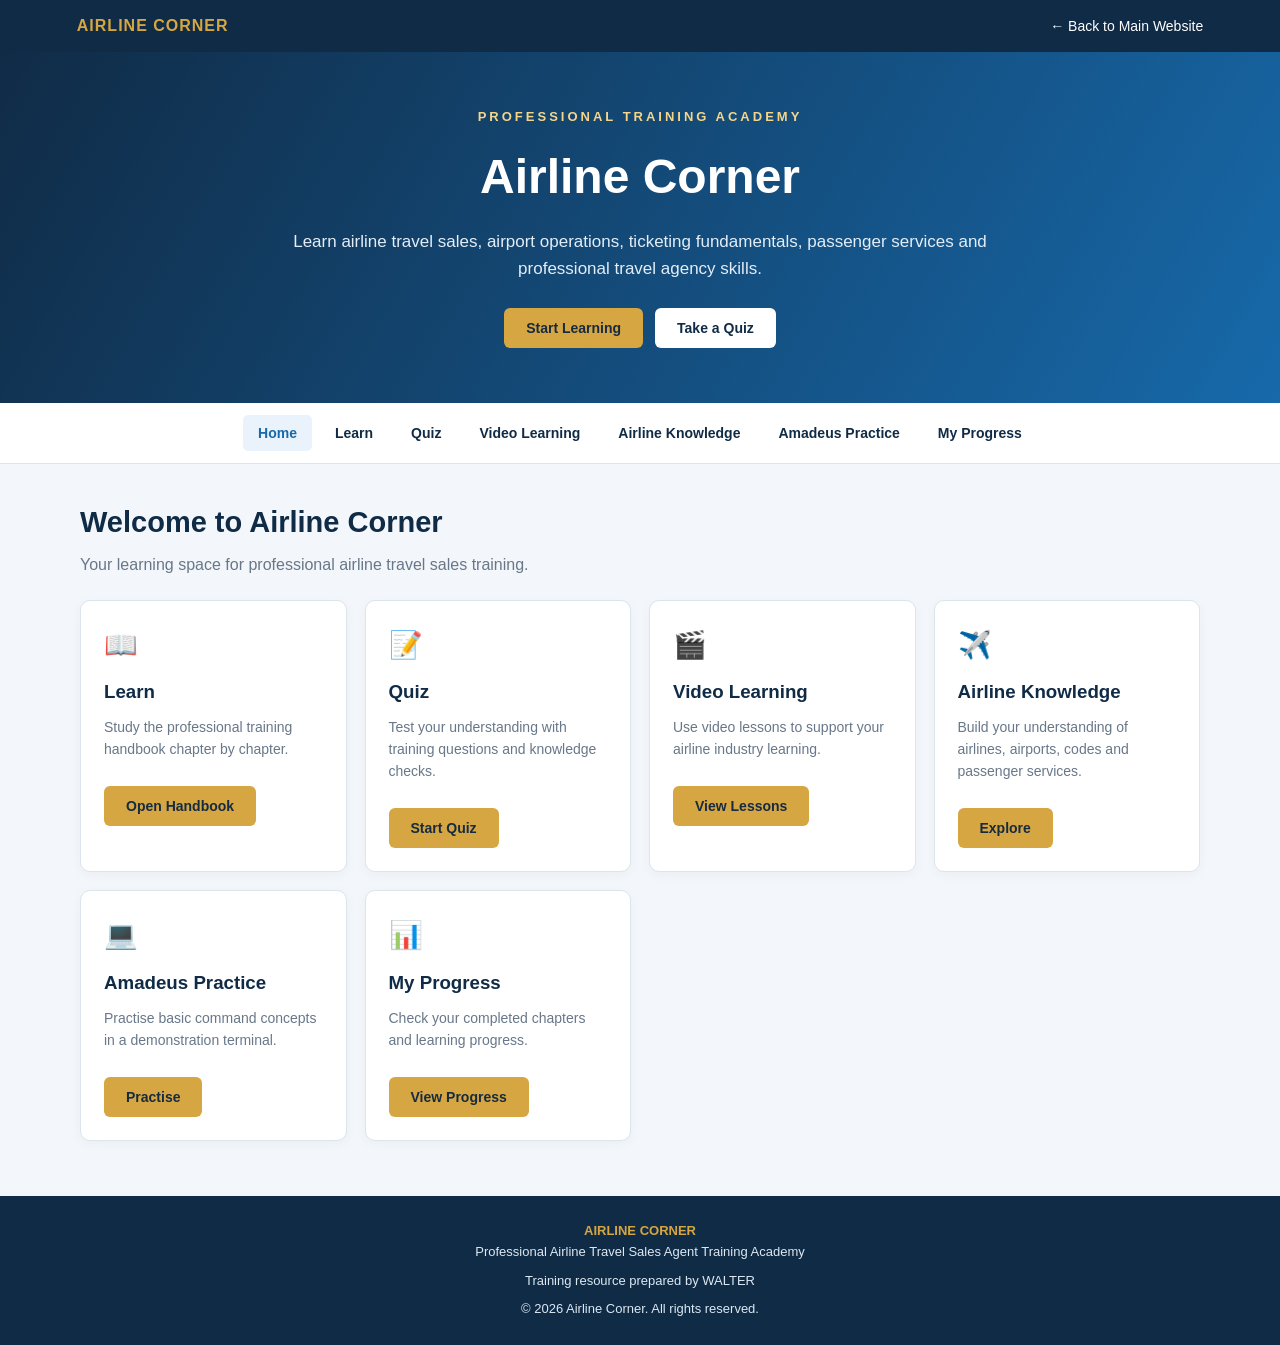
==== airline-corner.html @ 6d83e892 "Update airline-corner.html" ====
<!DOCTYPE html>
<html lang="en">
<head>
  <meta charset="UTF-8">
  <meta name="viewport" content="width=device-width, initial-scale=1.0">
  <meta name="description" content="Airline Corner - Professional Airline Travel Sales Agent Training Academy">
  <title>Airline Corner | Professional Training Academy</title>

  <style>
    * {
      box-sizing: border-box;
      margin: 0;
      padding: 0;
    }

    :root {
      --navy: #102b46;
      --blue: #1769aa;
      --light-blue: #eaf3fb;
      --gold: #d5a642;
      --text: #253447;
      --muted: #687789;
      --white: #ffffff;
      --background: #f3f6fa;
      --border: #dce4ed;
    }

    body {
      font-family: Arial, Helvetica, sans-serif;
      background: var(--background);
      color: var(--text);
      line-height: 1.6;
    }

    a {
      color: inherit;
      text-decoration: none;
    }

    .topbar {
      background: var(--navy);
      color: white;
      padding: 13px 6%;
      display: flex;
      justify-content: space-between;
      align-items: center;
      flex-wrap: wrap;
      gap: 10px;
    }

    .topbar strong {
      color: var(--gold);
      letter-spacing: 1px;
    }

    .topbar a {
      font-size: 14px;
      color: white;
    }

    .hero {
      background: linear-gradient(120deg, #102b46, #1769aa);
      color: white;
      padding: 55px 7%;
      text-align: center;
    }

    .hero .eyebrow {
      color: #f4d58a;
      font-size: 13px;
      font-weight: bold;
      letter-spacing: 3px;
      text-transform: uppercase;
    }

    .hero h1 {
      font-size: clamp(32px, 5vw, 48px);
      margin: 12px 0;
    }

    .hero p {
      max-width: 760px;
      margin: 0 auto;
      color: #e3edf7;
      font-size: 17px;
    }

    .hero-buttons {
      margin-top: 25px;
      display: flex;
      justify-content: center;
      flex-wrap: wrap;
      gap: 12px;
    }

    .btn {
      border: none;
      border-radius: 6px;
      padding: 12px 22px;
      cursor: pointer;
      font-weight: bold;
      display: inline-block;
      font-size: 14px;
    }

    .btn-gold {
      background: var(--gold);
      color: #172b40;
    }

    .btn-white {
      background: white;
      color: var(--navy);
    }

    .navigation {
      background: white;
      padding: 12px 5%;
      display: flex;
      justify-content: center;
      flex-wrap: wrap;
      gap: 8px;
      border-bottom: 1px solid var(--border);
      position: sticky;
      top: 0;
      z-index: 20;
    }

    .navigation button {
      background: transparent;
      border: none;
      color: var(--navy);
      padding: 10px 15px;
      border-radius: 5px;
      cursor: pointer;
      font-weight: bold;
      font-size: 14px;
    }

    .navigation button:hover,
    .navigation button.active {
      background: var(--light-blue);
      color: var(--blue);
    }

    .container {
      width: min(1120px, 92%);
      margin: 35px auto;
    }

    .section {
      display: none;
      scroll-margin-top: 80px;
    }

    .section.active {
      display: block;
    }

    .section-heading {
      margin-bottom: 22px;
    }

    .section-heading h2 {
      color: var(--navy);
      font-size: 29px;
      margin-bottom: 7px;
    }

    .section-heading p {
      color: var(--muted);
    }

    .card-grid {
      display: grid;
      grid-template-columns: repeat(auto-fit, minmax(230px, 1fr));
      gap: 18px;
    }

    .card {
      background: white;
      border: 1px solid var(--border);
      border-radius: 10px;
      padding: 23px;
      box-shadow: 0 3px 12px rgba(20, 45, 70, 0.04);
    }

    .card h3 {
      color: var(--navy);
      margin-bottom: 9px;
    }

    .card p {
      color: var(--muted);
      font-size: 14px;
    }

    .card-icon {
      font-size: 27px;
      margin-bottom: 10px;
    }

    .book-layout {
      display: grid;
      grid-template-columns: 270px minmax(0, 1fr);
      gap: 20px;
      align-items: start;
    }

    .book-sidebar,
    .book-reader {
      background: white;
      border: 1px solid var(--border);
      border-radius: 10px;
      overflow: hidden;
    }

    .book-sidebar h3 {
      background: var(--navy);
      color: white;
      padding: 17px;
    }

    #bookContentsList {
      padding: 10px;
    }

    #bookContentsList button {
      width: 100%;
      display: block;
      text-align: left;
      background: transparent;
      border: none;
      border-radius: 5px;
      padding: 10px;
      margin-bottom: 4px;
      cursor: pointer;
      color: var(--text);
      font-size: 13px;
    }

    #bookContentsList button:hover,
    #bookContentsList button.active {
      background: var(--light-blue);
      color: var(--blue);
      font-weight: bold;
    }

    .book-reader {
      min-height: 500px;
      padding: 25px;
    }

    .book-cover {
      min-height: 420px;
      background: linear-gradient(145deg, #102b46, #1b5787);
      color: white;
      border-radius: 8px;
      padding: 45px 25px;
      text-align: center;
      display: flex;
      flex-direction: column;
      justify-content: center;
      align-items: center;
    }

    .book-cover .cover-label {
      color: #f4d58a;
      letter-spacing: 3px;
      font-size: 12px;
      font-weight: bold;
    }

    .book-cover h2 {
      font-size: 30px;
      margin: 20px 0;
    }

    .book-cover p {
      color: #e1eaf4;
    }

    .book-cover .cover-line {
      width: 90px;
      height: 3px;
      background: var(--gold);
      margin: 20px auto;
    }

    #bookPage {
      display: none;
      color: var(--text);
    }

    #bookPage h2 {
      color: var(--navy);
      margin-bottom: 16px;
    }

    #bookPage h3 {
      color: var(--blue);
      margin: 20px 0 8px;
    }

    #bookPage p,
    #bookPage li {
      margin-bottom: 10px;
    }

    #bookPage ul,
    #bookPage ol {
      padding-left: 23px;
    }

    .book-toolbar {
      display: flex;
      justify-content: space-between;
      align-items: center;
      flex-wrap: wrap;
      gap: 10px;
      margin-bottom: 20px;
    }

    .book-toolbar span {
      color: var(--muted);
      font-size: 13px;
    }

    .book-navigation {
      display: flex;
      justify-content: space-between;
      gap: 10px;
      margin-top: 25px;
      padding-top: 18px;
      border-top: 1px solid var(--border);
    }

    .book-navigation button {
      background: var(--navy);
      color: white;
      border: none;
      border-radius: 5px;
      padding: 10px 17px;
      cursor: pointer;
    }

    .book-navigation button:disabled {
      opacity: 0.4;
      cursor: not-allowed;
    }

    .progress-track {
      height: 9px;
      background: #e6edf4;
      border-radius: 10px;
      overflow: hidden;
      margin: 10px 0;
    }

    .progress-fill {
      height: 100%;
      width: 0%;
      background: var(--blue);
      transition: width 0.3s;
    }

    .notice {
      background: #fff8e8;
      border-left: 4px solid var(--gold);
      padding: 15px;
      margin: 18px 0;
      border-radius: 5px;
      color: #604b20;
      font-size: 14px;
    }

    .practice-terminal {
      background: #101c29;
      color: #8df5a7;
      padding: 22px;
      border-radius: 8px;
      font-family: Consolas, monospace;
      margin-top: 18px;
    }

    .practice-terminal input {
      width: 100%;
      padding: 12px;
      margin-top: 14px;
      background: #1d2d3d;
      color: white;
      border: 1px solid #526779;
      border-radius: 5px;
      font-family: Consolas, monospace;
    }

    #terminalOutput {
      white-space: pre-wrap;
      margin-top: 15px;
      color: #d7e5ef;
      min-height: 50px;
    }

    .footer {
      margin-top: 55px;
      padding: 25px 6%;
      background: var(--navy);
      color: #dce8f2;
      text-align: center;
      font-size: 13px;
    }

    .footer strong {
      color: var(--gold);
    }

    @media (max-width: 760px) {
      .book-layout {
        grid-template-columns: 1fr;
      }

      .book-sidebar {
        max-height: 300px;
        overflow-y: auto;
      }

      .hero {
        padding: 40px 5%;
      }

      .navigation {
        position: static;
      }

      .book-reader {
        padding: 16px;
      }
    }
  </style>
</head>

<body>

  <div class="topbar">
    <strong>AIRLINE CORNER</strong>
    <a href="index.html">← Back to Main Website</a>
  </div>

  <header class="hero">
    <div class="eyebrow">Professional Training Academy</div>
    <h1>Airline Corner</h1>
    <p>
      Learn airline travel sales, airport operations, ticketing fundamentals,
      passenger services and professional travel agency skills.
    </p>

    <div class="hero-buttons">
      <button class="btn btn-gold" onclick="showSection('learn')">
        Start Learning
      </button>
      <button class="btn btn-white" onclick="showSection('quiz')">
        Take a Quiz
      </button>
    </div>
  </header>

  <nav class="navigation">
    <button class="active" onclick="showSection('home', this)">Home</button>
    <button onclick="showSection('learn', this)">Learn</button>
    <button onclick="showSection('quiz', this)">Quiz</button>
    <button onclick="showSection('videos', this)">Video Learning</button>
    <button onclick="showSection('knowledge', this)">Airline Knowledge</button>
    <button onclick="showSection('amadeus', this)">Amadeus Practice</button>
    <button onclick="showSection('progress', this)">My Progress</button>
  </nav>

  <main class="container">

    <!-- HOME -->
    <section id="home" class="section active">
      <div class="section-heading">
        <h2>Welcome to Airline Corner</h2>
        <p>Your learning space for professional airline travel sales training.</p>
      </div>

      <div class="card-grid">
        <div class="card">
          <div class="card-icon">📖</div>
          <h3>Learn</h3>
          <p>Study the professional training handbook chapter by chapter.</p>
          <br>
          <button class="btn btn-gold" onclick="showSection('learn')">Open Handbook</button>
        </div>

        <div class="card">
          <div class="card-icon">📝</div>
          <h3>Quiz</h3>
          <p>Test your understanding with training questions and knowledge checks.</p>
          <br>
          <button class="btn btn-gold" onclick="showSection('quiz')">Start Quiz</button>
        </div>

        <div class="card">
          <div class="card-icon">🎬</div>
          <h3>Video Learning</h3>
          <p>Use video lessons to support your airline industry learning.</p>
          <br>
          <button class="btn btn-gold" onclick="showSection('videos')">View Lessons</button>
        </div>

        <div class="card">
          <div class="card-icon">✈️</div>
          <h3>Airline Knowledge</h3>
          <p>Build your understanding of airlines, airports, codes and passenger services.</p>
          <br>
          <button class="btn btn-gold" onclick="showSection('knowledge')">Explore</button>
        </div>

        <div class="card">
          <div class="card-icon">💻</div>
          <h3>Amadeus Practice</h3>
          <p>Practise basic command concepts in a demonstration terminal.</p>
          <br>
          <button class="btn btn-gold" onclick="showSection('amadeus')">Practise</button>
        </div>

        <div class="card">
          <div class="card-icon">📊</div>
          <h3>My Progress</h3>
          <p>Check your completed chapters and learning progress.</p>
          <br>
          <button class="btn btn-gold" onclick="showSection('progress')">View Progress</button>
        </div>
      </div>
    </section>

    <!-- LEARN -->
    <section id="learn" class="section">
      <div class="section-heading">
        <h2>Professional Training Handbook</h2>
        <p>Read each chapter carefully and complete the chapters in sequence.</p>
      </div>

      <div class="notice">
        This handbook is a training resource. Airline policies, fare rules,
        baggage allowances and passenger regulations can change. Always verify
        current requirements with the airline and relevant official authorities.
      </div>

      <div class="book-layout">

        <aside class="book-sidebar" id="bookContents">
          <h3>Contents</h3>
          <div id="bookContentsList">
            <p style="padding:12px;font-size:13px;color:#687789;">
              Loading handbook contents...
            </p>
          </div>
        </aside>

        <div class="book-reader">

          <div class="book-toolbar">
            <span id="bookChapterLabel">AIRLINE CORNER HANDBOOK</span>
            <span id="bookReadingLabel">Your learning journey</span>
          </div>

          <div id="bookCover" class="book-cover">
            <div class="cover-label">PROFESSIONAL TRAINING HANDBOOK</div>
            <h2>THE AIRLINE TRAVEL SALES AGENT</h2>
            <div class="cover-line"></div>
            <p>USA &amp; Canada Professional Training</p>
            <p style="margin-top:12px;">Updated Learning Edition | November 2026</p>
            <p style="margin-top:35px;color:#f4d58a;">Trainer: WALTER</p>
            <button class="btn btn-gold" id="bookStartButton" style="margin-top:25px;">
              Start Reading
            </button>
          </div>

          <div id="bookPage">
            <!-- Chapter content is supplied by training-book.js -->
          </div>

          <div class="book-navigation">
            <button id="bookPrev" type="button" disabled>← Previous</button>
            <button id="bookContentsButton" type="button">Contents</button>
            <button id="bookNext" type="button">Next →</button>
          </div>

          <div style="margin-top:18px;">
            <span id="bookCompleteLabel" style="font-size:13px;color:#687789;">
              Chapter completion will appear here.
            </span>
            <div class="progress-track">
              <div class="progress-fill" id="bookProgressFill"></div>
            </div>
          </div>

          <button id="bookHomeButton" type="button" style="display:none;">
            Back to Cover
          </button>

        </div>
      </div>
    </section>

    <!-- QUIZ -->
    <section id="quiz" class="section">
      <div class="section-heading">
        <h2>Knowledge Check &amp; Quiz</h2>
        <p>Test your understanding of airline travel and passenger services.</p>
      </div>

      <div class="card">
        <h3>Training Question Bank</h3>
        <p>
          Your existing training question bank is loaded separately from this page.
          We will connect the quiz interface to its question format in the next step.
        </p>
        <div class="notice" id="quizStatus">
          Checking the question bank...
        </div>
        <p>Use the handbook to prepare before attempting your knowledge checks.</p>
      </div>
    </section>

    <!-- VIDEO LEARNING -->
    <section id="videos" class="section">
      <div class="section-heading">
        <h2>Video Learning</h2>
        <p>Video lessons will support the subjects covered in the handbook.</p>
      </div>

      <div class="card-grid">
        <div class="card">
          <div class="card-icon">✈️</div>
          <h3>Aircraft Basics</h3>
          <p>Learn about aircraft types, manufacturers and basic aircraft terminology.</p>
        </div>

        <div class="card">
          <div class="card-icon">🌍</div>
          <h3>Airline Geography</h3>
          <p>Understand airport locations, international routes and time zones.</p>
        </div>

        <div class="card">
          <div class="card-icon">🎫</div>
          <h3>Ticketing Fundamentals</h3>
          <p>Learn the basic concepts of airline tickets, fare rules and ticket changes.</p>
        </div>

        <div class="card">
          <div class="card-icon">💻</div>
          <h3>Reservation Systems</h3>
          <p>Understand the purpose of reservation systems and practice concepts.</p>
        </div>
      </div>
    </section>

    <!-- AIRLINE KNOWLEDGE -->
    <section id="knowledge" class="section">
      <div class="section-heading">
        <h2>Airline Knowledge Centre</h2>
        <p>Essential reference subjects for a professional airline travel sales agent.</p>
      </div>

      <div class="card-grid">
        <div class="card">
          <h3>Aircraft Manufacturers</h3>
          <p>Airbus, Boeing and other aircraft manufacturers.</p>
        </div>

        <div class="card">
          <h3>Airline Codes</h3>
          <p>IATA airline designators and airline identification.</p>
        </div>

        <div class="card">
          <h3>Airport Codes</h3>
          <p>Three-letter airport codes and how to read them.</p>
        </div>

        <div class="card">
          <h3>USA &amp; Canada</h3>
          <p>Geography, major cities, airports and time zones.</p>
        </div>

        <div class="card">
          <h3>Passenger Services</h3>
          <p>Baggage, pets, special assistance and unaccompanied minors.</p>
        </div>

        <div class="card">
          <h3>Ticket Changes</h3>
          <p>Refunds, cancellations, exchanges and travel credits.</p>
        </div>
      </div>
    </section>

    <!-- AMADEUS PRACTICE -->
    <section id="amadeus" class="section">
      <div class="section-heading">
        <h2>Amadeus Practice Terminal</h2>
        <p>Learn the concepts behind reservation-system commands.</p>
      </div>

      <div class="notice">
        This is a simulated training area only. It is not connected to Amadeus,
        airline inventory, live reservations or ticketing systems. Do not enter
        real passenger details or payment information.
      </div>

      <div class="card">
        <h3>Practice Command Area</h3>
        <p>Enter HELP to view the available demonstration commands.</p>

        <div class="practice-terminal">
          <div>WELCOME TO AIRLINE CORNER TRAINING TERMINAL</div>
          <div>SIMULATION MODE - NOT A LIVE RESERVATION SYSTEM</div>
          <input
            type="text"
            id="terminalCommand"
            placeholder="Enter a practice command..."
            autocomplete="off"
          >
          <button class="btn btn-gold" id="terminalSubmit" style="margin-top:12px;">
            Execute Practice Command
          </button>
          <div id="terminalOutput">Type HELP and press Execute to begin.</div>
        </div>
      </div>
    </section>

    <!-- MY PROGRESS -->
    <section id="progress" class="section">
      <div class="section-heading">
        <h2>My Learning Progress</h2>
        <p>Track your progress through the professional training handbook.</p>
      </div>

      <div class="card">
        <h3>Handbook Completion</h3>
        <p id="progressSummary">Your completed chapters will appear here.</p>
        <div class="progress-track">
          <div class="progress-fill" id="overallProgressFill"></div>
        </div>
        <p id="overallProgressText">0% completed</p>
      </div>
    </section>

  </main>

  <footer class="footer">
    <p><strong>AIRLINE CORNER</strong></p>
    <p>Professional Airline Travel Sales Agent Training Academy</p>
    <p style="margin-top:8px;">Training resource prepared by WALTER</p>
    <p style="margin-top:8px;">© 2026 Airline Corner. All rights reserved.</p>
  </footer>

  <script>
    function showSection(sectionId, clickedButton) {
      document.querySelectorAll(".section").forEach(function(section) {
        section.classList.remove("active");
      });

      var selected = document.getElementById(sectionId);

      if (selected) {
        selected.classList.add("active");
      }

      document.querySelectorAll(".navigation button").forEach(function(button) {
        button.classList.remove("active");
      });

      if (clickedButton) {
        clickedButton.classList.add("active");
      } else {
        document.querySelectorAll(".navigation button").forEach(function(button) {
          if (button.getAttribute("onclick").includes("'" + sectionId + "'")) {
            button.classList.add("active");
          }
        });
      }

      window.scrollTo({ top: 0, behavior: "smooth" });
    }

    // Demonstration terminal only - no live Amadeus connection.
    function runPracticeCommand() {
      var input = document.getElementById("terminalCommand");
      var output = document.getElementById("terminalOutput");
      var command = input.value.trim().toUpperCase();

      if (!command) {
        output.textContent = "Please enter a practice command.";
        return;
      }

      var responses = {
        "HELP":
          "AVAILABLE TRAINING COMMANDS\n\n" +
          "HELP - Display this help message\n" +
          "INFO - Display terminal information\n" +
          "IATA - Explain IATA airport codes\n" +
          "AIRLINE - Explain airline codes\n" +
          "CLEAR - Clear the output area\n\n" +
          "This is a learning simulation, not a live GDS.",

        "INFO":
          "AIRLINE CORNER TRAINING TERMINAL\n" +
          "Mode: Demonstration\n" +
          "Connection: Offline simulation\n" +
          "Live booking: Not available",

        "IATA":
          "IATA airport codes are commonly three-letter identifiers.\n" +
          "Examples:\n" +
          "JFK - New York John F. Kennedy\n" +
          "YYZ - Toronto Pearson\n" +
          "LHR - London Heathrow\n" +
          "CCU - Kolkata",

        "AIRLINE":
          "Airline designator codes are used to identify airlines.\n" +
          "Examples:\n" +
          "AI - Air India\n" +
          "AC - Air Canada\n" +
          "AA - American Airlines\n\n" +
          "Always verify airline codes using current industry references.",

        "CLEAR": ""
      };

      output.textContent = responses[command] ||
        "Command not recognised in this training simulation.\nType HELP to see available commands.";

      if (command === "CLEAR") {
        input.value = "";
      }
    }

    document.getElementById("terminalSubmit").addEventListener("click", runPracticeCommand);

    document.getElementById("terminalCommand").addEventListener("keydown", function(event) {
      if (event.key === "Enter") {
        runPracticeCommand();
      }
    });

    // Check that the question bank has loaded.
    document.addEventListener("DOMContentLoaded", function() {
      var status = document.getElementById("quizStatus");

      if (window.AIRLINE_QUESTION_BANK) {
        status.textContent = "Question bank loaded successfully. The quiz interface will be connected next.";
      } else {
        status.textContent = "Question bank not detected. Please check that training-question-bank.js is in the repository.";
      }
    });
  </script>

<!-- AIRLINE CORNER TRAINING SYSTEMS -->
<script src="training-question-bank.js"></script>
<script src="training-quiz.js"></script>
<script src="training-picture-quiz.js"></script>
<script src="training-us-map-quiz.js"></script>
<script src="training-book.js"></script>
<script src="script.js"></script>

</body>
</html>
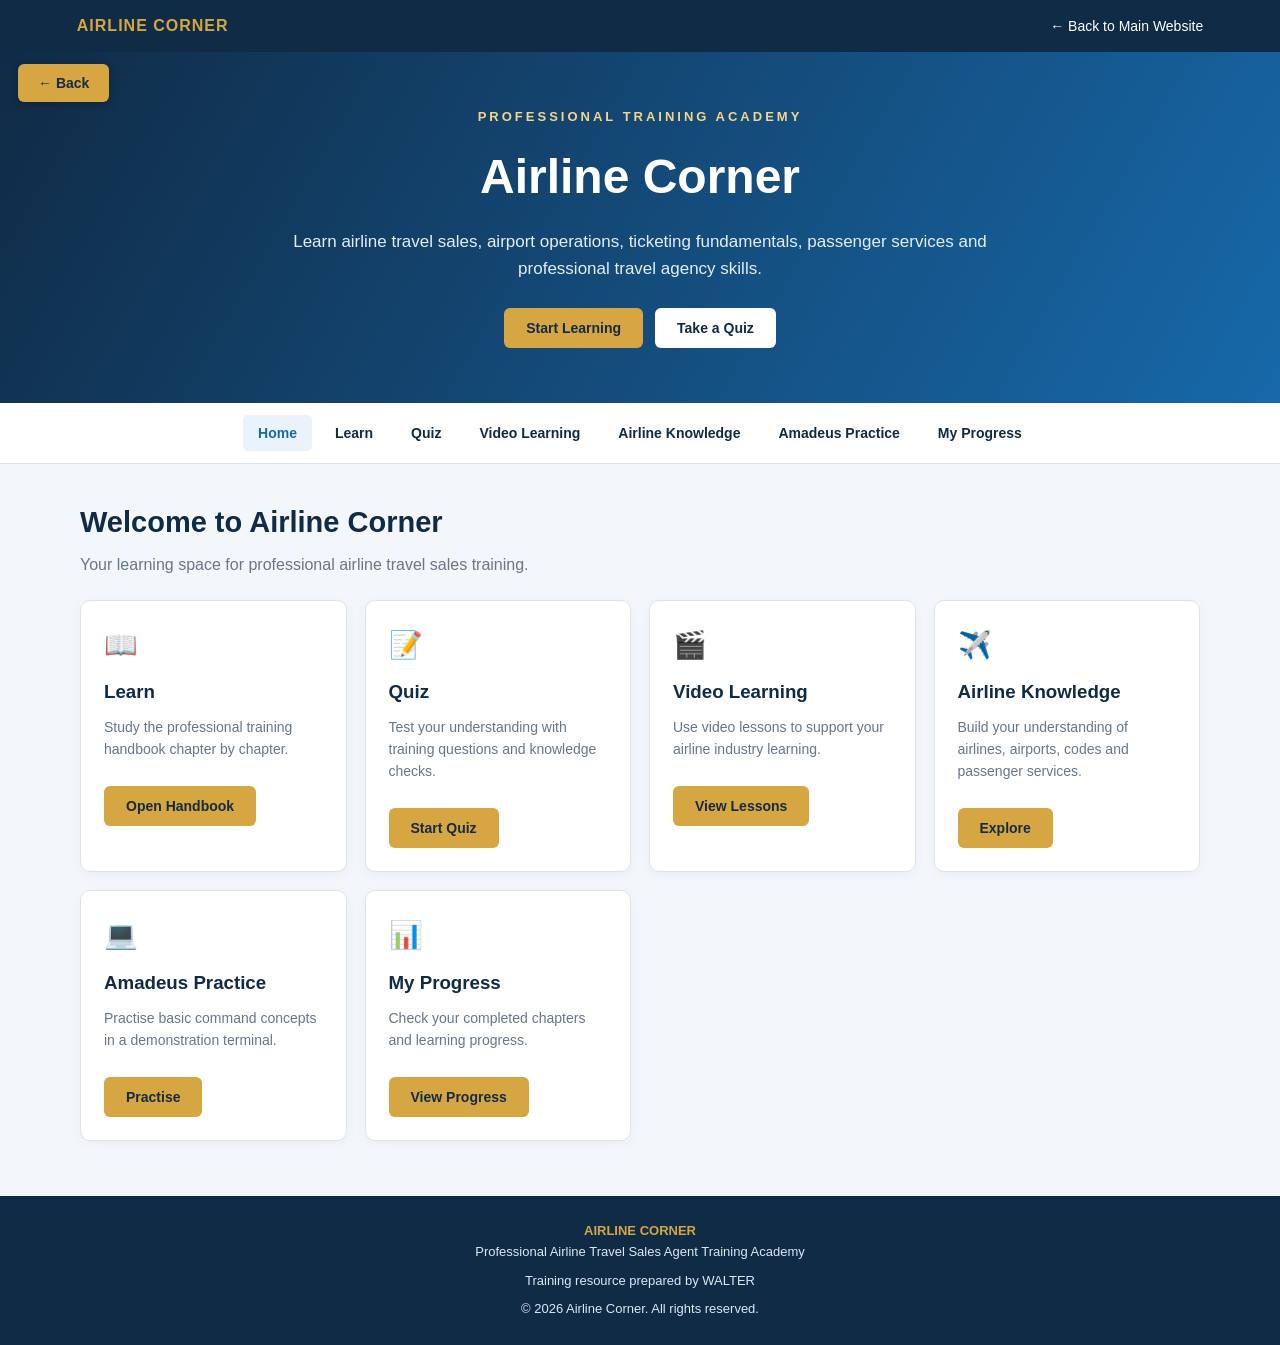
==== commit 4978d454: "Update airline-corner.html" ====
--- a/airline-corner.html
+++ b/airline-corner.html
@@ -865,10 +865,11 @@
 <!-- AIRLINE CORNER TRAINING SYSTEMS -->
 <script src="training-question-bank.js"></script>
 <script src="training-quiz.js"></script>
-<script src="training-picture-quiz.js"></script>
-<script src="training-us-map-quiz.js"></script>
+
+  <script src="training-airline-code-quiz%20(1).js"></script>
 <script src="training-book.js"></script>
 <script src="script.js"></script>
+  <script src="airline-corner-back-button.js"></script>
 
 </body>
 </html>
